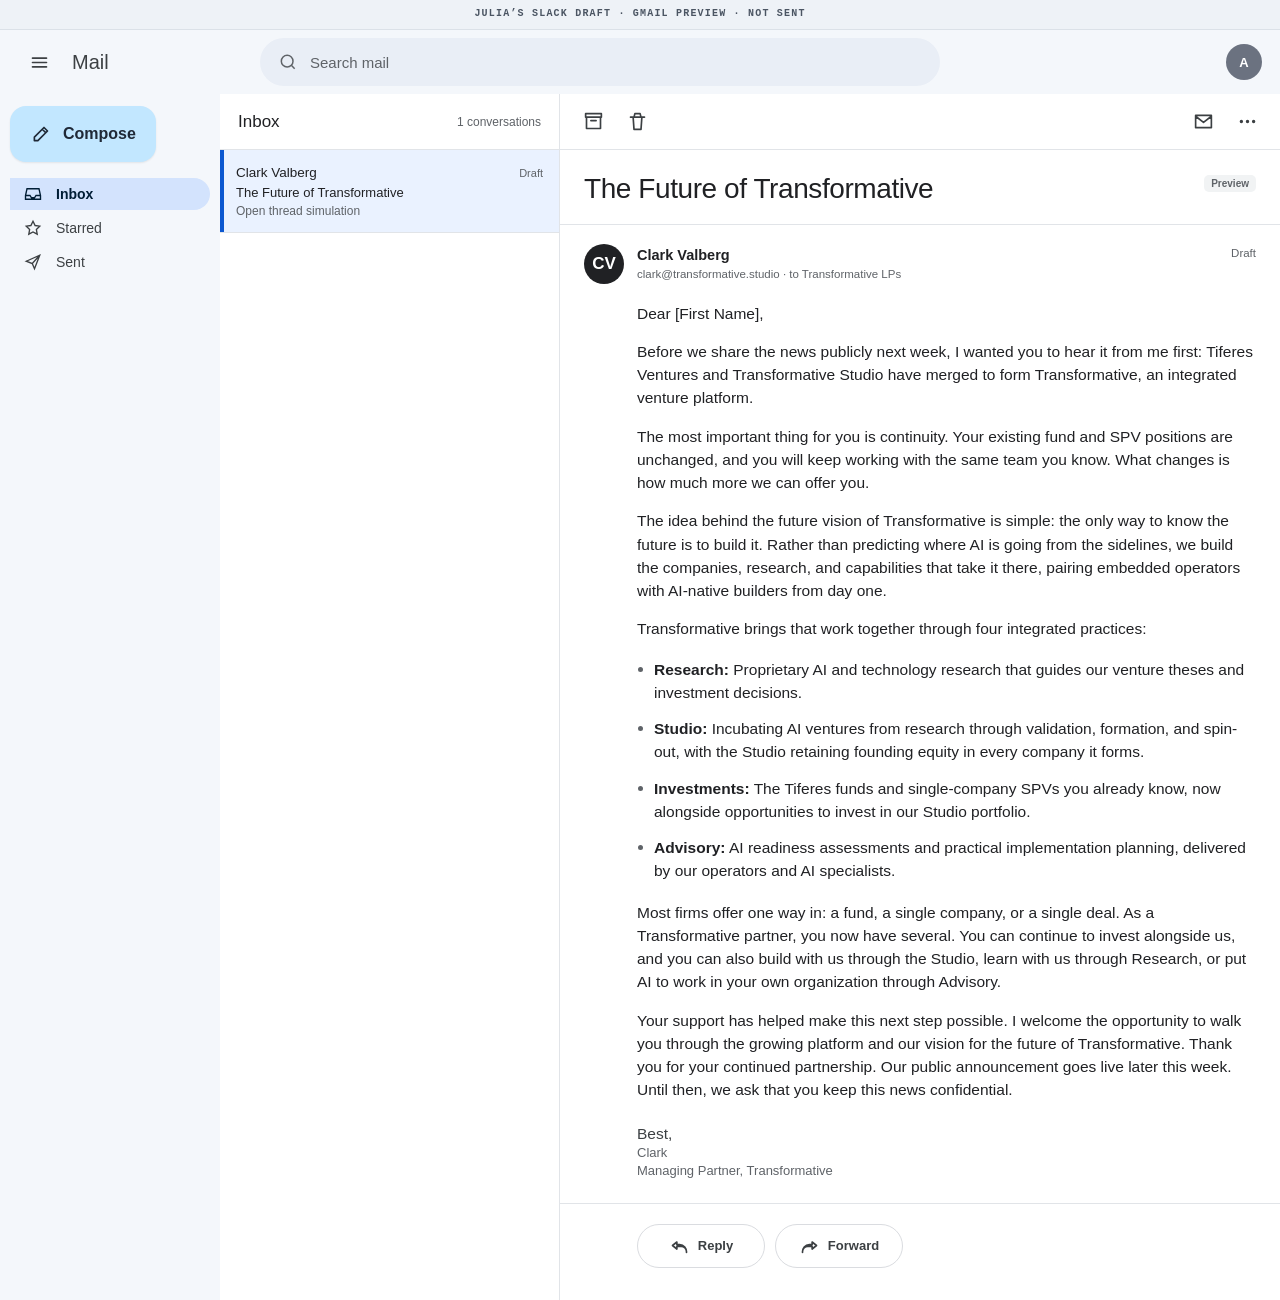
==== transformative-future-email-preview/index.html @ abc4b1b4 "Publish Transformative future email preview" ====
<!doctype html>
<html lang="en">
<head>
  <meta charset="utf-8">
  <meta name="viewport" content="width=device-width, initial-scale=1, viewport-fit=cover">
  <meta name="robots" content="noindex,nofollow,noarchive">
  <title>Julia’s Slack draft · Gmail preview · not sent · The Future of Transformative</title>
  <style>:root {
  color-scheme: light;
  --ink: #202124;
  --muted: #5f6368;
  --faint: #80868b;
  --rule: #e1e4e8;
  --canvas: #f4f7fb;
  --paper: #ffffff;
  --soft: #f7f8fa;
  --selected: #d3e3fd;
  --blue: #0b57d0;
  --blue-soft: #c2e7ff;
  --shadow: 0 24px 70px rgba(34, 48, 67, .14);
}

* { box-sizing: border-box; }

html, body {
  margin: 0;
  min-height: 100%;
  max-width: 100%;
  overflow-x: hidden;
}

body {
  background: var(--canvas);
  color: var(--ink);
  font-family: Arial, Helvetica, sans-serif;
  -webkit-font-smoothing: antialiased;
}

button, a { -webkit-tap-highlight-color: transparent; }
button { font: inherit; }

.project-label {
  min-height: 30px;
  padding: 8px 18px;
  display: flex;
  align-items: center;
  justify-content: center;
  color: #4b5563;
  background: #eef2f7;
  border-bottom: 1px solid #dbe1e8;
  font: 700 10px/1.25 ui-monospace, SFMono-Regular, Menlo, Consolas, monospace;
  letter-spacing: .12em;
  text-align: center;
  text-transform: uppercase;
}

.mail-app {
  min-height: calc(100vh - 30px);
  display: grid;
  grid-template-rows: 64px minmax(0, 1fr);
  background: var(--paper);
}

.app-topbar {
  position: sticky;
  top: 0;
  z-index: 20;
  display: grid;
  grid-template-columns: 220px minmax(280px, 680px) 1fr;
  gap: 22px;
  align-items: center;
  padding: 8px 18px;
  background: var(--canvas);
}

.brand-row { display: flex; align-items: center; gap: 12px; min-width: 0; }
.brand-row strong { font-size: 20px; font-weight: 500; color: #3c4043; }

.icon-button {
  width: 42px;
  height: 42px;
  border: 0;
  border-radius: 50%;
  display: grid;
  place-items: center;
  color: #3c4043;
  background: transparent;
  cursor: default;
}
.icon-button:focus-visible, .reply-action:focus-visible, .compose-button:focus-visible, .link-card:focus-visible {
  outline: 3px solid rgba(11, 87, 208, .35);
  outline-offset: 2px;
}
.icon-button svg, .reply-action svg, .compose-button svg {
  width: 21px;
  height: 21px;
  fill: none;
  stroke: currentColor;
  stroke-width: 1.9;
  stroke-linecap: round;
  stroke-linejoin: round;
}

.search-bar {
  height: 48px;
  display: flex;
  align-items: center;
  gap: 12px;
  padding: 0 18px;
  color: var(--muted);
  background: #e9eef6;
  border-radius: 24px;
  font-size: 15px;
}
.search-bar svg { width: 20px; height: 20px; fill: none; stroke: currentColor; stroke-width: 1.8; }
.account-dot { justify-self: end; width: 36px; height: 36px; border-radius: 50%; background: #6b7280; color: white; display: grid; place-items: center; font-size: 13px; font-weight: 700; }

.app-body { min-height: 0; display: grid; grid-template-columns: 220px 340px minmax(0, 1fr); }

.nav-pane { min-width: 0; padding: 12px 10px 24px; background: var(--canvas); }
.compose-button {
  min-width: 142px;
  min-height: 56px;
  padding: 0 20px;
  border: 0;
  border-radius: 16px;
  display: flex;
  align-items: center;
  gap: 12px;
  color: #1f2937;
  background: var(--blue-soft);
  font-weight: 700;
  box-shadow: 0 1px 2px rgba(0,0,0,.08);
}
.nav-list { margin-top: 16px; display: grid; gap: 2px; }
.nav-item { height: 32px; padding: 0 14px; border-radius: 0 16px 16px 0; display: flex; align-items: center; gap: 14px; color: #3c4043; font-size: 14px; }
.nav-item.active { background: var(--selected); color: #001d35; font-weight: 700; }
.nav-item svg { width: 18px; height: 18px; fill: none; stroke: currentColor; stroke-width: 1.8; }

.inbox-pane { min-width: 0; border-right: 1px solid var(--rule); background: var(--paper); }
.inbox-title { height: 56px; padding: 0 18px; display: flex; align-items: center; justify-content: space-between; border-bottom: 1px solid var(--rule); }
.inbox-title h2 { margin: 0; font-size: 17px; font-weight: 500; }
.inbox-count { color: var(--muted); font-size: 12px; }
.inbox-list { display: grid; }
.inbox-item { min-width: 0; padding: 15px 16px 14px; border-bottom: 1px solid var(--rule); background: var(--paper); }
.inbox-item.selected { background: #eaf2ff; box-shadow: inset 4px 0 0 var(--blue); }
.inbox-item.unread .inbox-sender, .inbox-item.unread .inbox-subject { font-weight: 700; }
.inbox-line { display: flex; gap: 10px; align-items: baseline; }
.inbox-sender, .inbox-subject, .inbox-preview { min-width: 0; overflow: hidden; text-overflow: ellipsis; white-space: nowrap; }
.inbox-sender { flex: 1; font-size: 13.5px; font-weight: 500; }
.inbox-time { color: var(--muted); font-size: 11px; white-space: nowrap; }
.inbox-subject { margin-top: 5px; font-size: 13px; }
.inbox-preview { margin-top: 4px; color: var(--muted); font-size: 12px; }

.thread-pane { min-width: 0; background: var(--paper); }
.thread-toolbar {
  position: sticky;
  top: 64px;
  z-index: 10;
  height: 56px;
  display: flex;
  align-items: center;
  justify-content: space-between;
  padding: 0 12px;
  background: rgba(255,255,255,.97);
  border-bottom: 1px solid var(--rule);
}
.toolbar-group { display: flex; align-items: center; gap: 2px; }
.mobile-back { display: none; }

.thread-content { width: min(100%, 820px); margin: 0 auto; }
.thread-head { padding: 22px 24px 18px; }
.subject-row { display: flex; gap: 10px; align-items: flex-start; }
.subject-row h1 { min-width: 0; margin: 0; flex: 1; color: #202124; font-size: clamp(22px, 2.2vw, 28px); line-height: 1.2; font-weight: 500; letter-spacing: -.015em; overflow-wrap: anywhere; }
.inbox-chip { margin-top: 3px; padding: 3px 7px; border-radius: 5px; background: #f1f3f4; color: #5f6368; font-size: 10px; font-weight: 700; white-space: nowrap; }

.message { border-top: 1px solid var(--rule); padding: 19px 24px 22px; }
.message-meta { display: grid; grid-template-columns: 42px minmax(0, 1fr) auto; gap: 11px; align-items: start; }
.avatar { width: 40px; height: 40px; border-radius: 50%; display: grid; place-items: center; color: white; font-weight: 700; font-size: 17px; }
.sender-line { min-width: 0; padding-top: 2px; }
.sender-name { font-size: 14.5px; line-height: 1.25; font-weight: 700; white-space: nowrap; overflow: hidden; text-overflow: ellipsis; }
.sender-detail { margin-top: 3px; color: var(--muted); font-size: 11.5px; line-height: 1.3; white-space: nowrap; overflow: hidden; text-overflow: ellipsis; }
.message-time { padding-top: 3px; color: var(--muted); font-size: 11.5px; white-space: nowrap; }

.message-body { margin: 18px 2px 0 53px; max-width: 680px; font-size: 15.5px; line-height: 1.5; }
.message-body p { margin: 0 0 15px; overflow-wrap: anywhere; }
.inline-link { color: var(--blue); text-decoration: underline; text-decoration-thickness: 1px; text-underline-offset: 2px; }
.inline-link:hover { text-decoration-thickness: 2px; }
.resource-links { margin: 0 0 15px; }
.resource-links__label { display: block; margin-bottom: 4px; color: inherit; font-size: inherit; font-weight: 400; letter-spacing: 0; text-transform: none; }
.resource-links ul { margin: 0; padding-left: 20px; }
.resource-links li { margin: 0 0 3px; line-height: inherit; }
.resource-links li span { margin-left: 6px; color: inherit; font-size: inherit; }
.link-card { display: block; margin: 17px 0; padding: 13px 14px; border: 1px solid #dadce0; border-radius: 10px; text-decoration: none; color: var(--ink); }
.link-card:hover { background: #f8fafd; border-color: #c9d4e5; }
.link-card strong { display: block; color: var(--blue); font-size: 14px; line-height: 1.3; }
.link-card span { display: block; margin-top: 4px; color: var(--muted); font-size: 12px; line-height: 1.35; }
.key-points { margin: 17px 0 18px; padding: 0; list-style: none; }
.key-points li { position: relative; margin: 0 0 13px; padding-left: 17px; }
.key-points li::before { content: ""; position: absolute; left: 1px; top: .58em; width: 5px; height: 5px; border-radius: 50%; background: #5f6368; }
.key-points strong { font-weight: 700; }
.key-points--numbered { padding-left: 24px; list-style: decimal; }
.key-points--numbered li { padding-left: 5px; }
.key-points--numbered li::before { content: none; }
.signature { margin-top: 21px; color: #3c4043; line-height: 1.4; }
.signature span { display: block; }
.signature span + span { color: var(--muted); font-size: 13px; }

.reply-row { display: flex; gap: 10px; padding: 20px 24px 32px 77px; border-top: 1px solid var(--rule); }
.reply-action { min-width: 128px; min-height: 44px; padding: 0 20px; border: 1px solid #dadce0; border-radius: 22px; background: white; color: #3c4043; font-size: 13px; font-weight: 700; display: flex; align-items: center; justify-content: center; gap: 8px; }

@media (max-width: 1180px) {
  .app-topbar { grid-template-columns: 72px minmax(280px, 620px) 1fr; }
  .brand-row strong { display: none; }
  .app-body { grid-template-columns: 72px 300px minmax(0, 1fr); }
  .nav-pane { padding-inline: 6px; }
  .compose-button { min-width: 56px; width: 56px; padding: 0; justify-content: center; }
  .compose-button span, .nav-item span { display: none; }
  .nav-item { width: 48px; padding: 0; justify-content: center; border-radius: 16px; margin-inline: auto; }
}

@media (max-width: 899px) {
  .app-topbar { grid-template-columns: 60px minmax(0, 1fr) 42px; gap: 10px; padding-inline: 10px; }
  .app-body { grid-template-columns: 64px minmax(0, 1fr); }
  .inbox-pane { display: none; }
  .thread-toolbar { top: 64px; }
  .thread-content { width: min(100%, 760px); }
}

@media (max-width: 639px) {
  body { background: var(--paper); }
  .project-label { min-height: 28px; padding: 7px 10px; font-size: 9px; }
  .mail-app { min-height: calc(100vh - 28px); display: block; }
  .app-topbar, .nav-pane { display: none; }
  .app-body { display: block; }
  .thread-toolbar { top: 0; height: 56px; }
  .mobile-back { display: grid; }
  .thread-head { padding: 18px 18px 16px; }
  .subject-row h1 { font-size: 23px; }
  .inbox-chip { display: none; }
  .message { padding: 18px 18px 20px; }
  .message-body { margin-left: 0; max-width: none; }
  .reply-row { padding: 18px 18px 26px; }
  .reply-action { flex: 1; min-width: 0; }
}

@media (min-width: 1440px) {
  .mail-app { width: min(1540px, calc(100vw - 48px)); min-height: calc(100vh - 66px); margin: 18px auto; border-radius: 18px; overflow: hidden; box-shadow: var(--shadow); }
  .app-topbar { position: static; }
  .thread-toolbar { top: 0; }
}

@media (prefers-reduced-motion: reduce) {
  * { scroll-behavior: auto !important; }
}
</style>
</head>
<body>
  <div class="project-label">Julia’s Slack draft · Gmail preview · not sent</div>
  <main class="mail-app" aria-label="Responsive email thread simulation">
    <header class="app-topbar">
      <div class="brand-row"><button class="icon-button" aria-label="Menu"><svg viewBox="0 0 24 24" aria-hidden="true"><path d="M4 7h16M4 12h16M4 17h16"/></svg></button><strong>Mail</strong></div>
      <div class="search-bar"><svg viewBox="0 0 24 24" aria-hidden="true"><circle cx="11" cy="11" r="7"/><path d="m16 16 4 4"/></svg><span>Search mail</span></div>
      <div class="account-dot" aria-label="Sample account">A</div>
    </header>
    <div class="app-body">
      <aside class="nav-pane" aria-label="Mailbox navigation">
        <button class="compose-button"><svg viewBox="0 0 24 24" aria-hidden="true"><path d="M5 19h4L20 8l-4-4L5 15v4zm9-13 4 4"/></svg><span>Compose</span></button>
        <nav class="nav-list">
          <div class="nav-item active"><svg viewBox="0 0 24 24" aria-hidden="true"><path d="M4 5h16l2 9v5H2v-5l2-9zm-2 9h6l2 3h4l2-3h6"/></svg><span>Inbox</span></div>
          <div class="nav-item"><svg viewBox="0 0 24 24" aria-hidden="true"><path d="m12 3 2.8 5.7 6.2.9-4.5 4.4 1.1 6.2-5.6-3-5.6 3 1.1-6.2L3 9.6l6.2-.9L12 3z"/></svg><span>Starred</span></div>
          <div class="nav-item"><svg viewBox="0 0 24 24" aria-hidden="true"><path d="m3 11 18-8-7 18-3-7-8-3zm8 3L21 3"/></svg><span>Sent</span></div>
        </nav>
      </aside>
      <aside class="inbox-pane" aria-label="Inbox messages">
        <div class="inbox-title"><h2>Inbox</h2><span class="inbox-count">1 conversations</span></div>
        <div class="inbox-list">
      <div class="inbox-item selected">
        <div class="inbox-line"><div class="inbox-sender">Clark Valberg</div><time class="inbox-time">Draft</time></div>
        <div class="inbox-subject">The Future of Transformative</div>
        <div class="inbox-preview">Open thread simulation</div>
      </div></div>
      </aside>
      <section class="thread-pane" aria-label="Selected email thread">
        <nav class="thread-toolbar" aria-label="Email actions">
          <div class="toolbar-group"><button class="icon-button mobile-back" aria-label="Back"><svg viewBox="0 0 24 24" aria-hidden="true"><path d="M19 12H5m6-6-6 6 6 6"/></svg></button><button class="icon-button" aria-label="Archive"><svg viewBox="0 0 24 24" aria-hidden="true"><path d="M4 7h16v13H4zM3 3h18v4H3zm6 8h6"/></svg></button><button class="icon-button" aria-label="Delete"><svg viewBox="0 0 24 24" aria-hidden="true"><path d="M4 7h16M9 3h6l1 4H8l1-4zm-2 4 1 14h8l1-14"/></svg></button></div>
          <div class="toolbar-group"><button class="icon-button" aria-label="Mark unread"><svg viewBox="0 0 24 24" aria-hidden="true"><path d="M3 5h18v14H3zM3 6l9 7 9-7"/></svg></button><button class="icon-button" aria-label="More"><svg viewBox="0 0 24 24" aria-hidden="true"><circle cx="5" cy="12" r="1"/><circle cx="12" cy="12" r="1"/><circle cx="19" cy="12" r="1"/></svg></button></div>
        </nav>
        <div class="thread-content">
          <header class="thread-head">
            <div class="subject-row"><h1>The Future of Transformative</h1><span class="inbox-chip">Preview</span></div>
          </header>
          
      <article class="message">
        <header class="message-meta">
          <div class="avatar" style="background:#202124">CV</div>
          <div class="sender-line">
            <div class="sender-name">Clark Valberg</div>
            <div class="sender-detail">clark@transformative.studio · to Transformative LPs</div>
          </div>
          <time class="message-time">Draft</time>
        </header>
        <div class="message-body"><p>Dear [First Name],</p><p>Before we share the news publicly next week, I wanted you to hear it from me first: Tiferes Ventures and Transformative Studio have merged to form Transformative, an integrated venture platform.</p><p>The most important thing for you is continuity. Your existing fund and SPV positions are unchanged, and you will keep working with the same team you know. What changes is how much more we can offer you.</p><p>The idea behind the future vision of Transformative is simple: the only way to know the future is to build it. Rather than predicting where AI is going from the sidelines, we build the companies, research, and capabilities that take it there, pairing embedded operators with AI-native builders from day one.</p><p>Transformative brings that work together through four integrated practices:</p><ul class="key-points"><li><strong>Research:</strong> Proprietary AI and technology research that guides our venture theses and investment decisions.</li><li><strong>Studio:</strong> Incubating AI ventures from research through validation, formation, and spin-out, with the Studio retaining founding equity in every company it forms.</li><li><strong>Investments:</strong> The Tiferes funds and single-company SPVs you already know, now alongside opportunities to invest in our Studio portfolio.</li><li><strong>Advisory:</strong> AI readiness assessments and practical implementation planning, delivered by our operators and AI specialists.</li></ul><p>Most firms offer one way in: a fund, a single company, or a single deal. As a Transformative partner, you now have several. You can continue to invest alongside us, and you can also build with us through the Studio, learn with us through Research, or put AI to work in your own organization through Advisory.</p><p>Your support has helped make this next step possible. I welcome the opportunity to walk you through the growing platform and our vision for the future of Transformative. Thank you for your continued partnership. Our public announcement goes live later this week. Until then, we ask that you keep this news confidential.</p><div class="signature"><span>Best,</span><span>Clark</span><span>Managing Partner, Transformative</span></div></div>
      </article>
          <div class="reply-row"><button class="reply-action"><svg viewBox="0 0 24 24" aria-hidden="true"><path d="M9 8 4 12l5 4v-3h5a6 6 0 0 1 6 6v1a8 8 0 0 0-8-9H9V8z"/></svg> Reply</button><button class="reply-action"><svg viewBox="0 0 24 24" aria-hidden="true"><path d="m15 8 5 4-5 4v-3h-5a6 6 0 0 0-6 6v1a8 8 0 0 1 8-9h3V8z"/></svg> Forward</button></div>
        </div>
      </section>
    </div>
  </main>
</body>
</html>
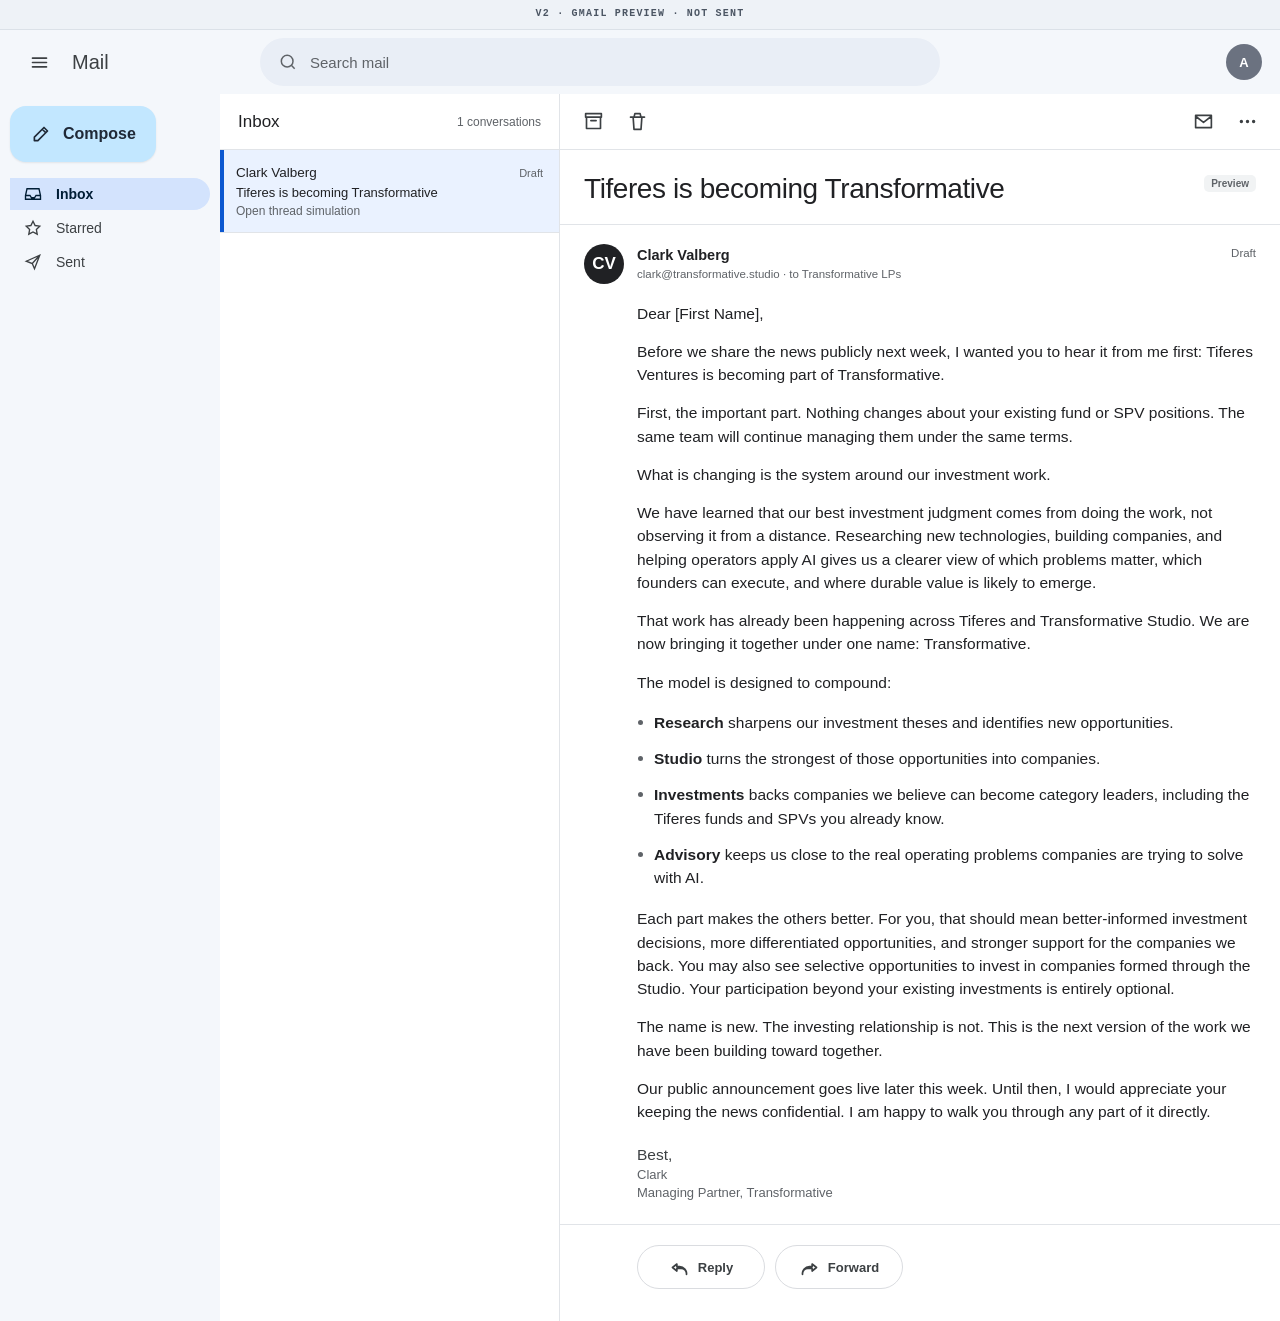
==== commit cc44d27b: "Revise Transformative LP announcement framing" ====
--- a/transformative-future-email-preview/index.html
+++ b/transformative-future-email-preview/index.html
@@ -4,7 +4,7 @@
   <meta charset="utf-8">
   <meta name="viewport" content="width=device-width, initial-scale=1, viewport-fit=cover">
   <meta name="robots" content="noindex,nofollow,noarchive">
-  <title>Julia’s Slack draft · Gmail preview · not sent · The Future of Transformative</title>
+  <title>V2 · Gmail preview · not sent · Tiferes is becoming Transformative</title>
   <style>:root {
   color-scheme: light;
   --ink: #202124;
@@ -256,7 +256,7 @@
 </style>
 </head>
 <body>
-  <div class="project-label">Julia’s Slack draft · Gmail preview · not sent</div>
+  <div class="project-label">V2 · Gmail preview · not sent</div>
   <main class="mail-app" aria-label="Responsive email thread simulation">
     <header class="app-topbar">
       <div class="brand-row"><button class="icon-button" aria-label="Menu"><svg viewBox="0 0 24 24" aria-hidden="true"><path d="M4 7h16M4 12h16M4 17h16"/></svg></button><strong>Mail</strong></div>
@@ -277,7 +277,7 @@
         <div class="inbox-list">
       <div class="inbox-item selected">
         <div class="inbox-line"><div class="inbox-sender">Clark Valberg</div><time class="inbox-time">Draft</time></div>
-        <div class="inbox-subject">The Future of Transformative</div>
+        <div class="inbox-subject">Tiferes is becoming Transformative</div>
         <div class="inbox-preview">Open thread simulation</div>
       </div></div>
       </aside>
@@ -288,7 +288,7 @@
         </nav>
         <div class="thread-content">
           <header class="thread-head">
-            <div class="subject-row"><h1>The Future of Transformative</h1><span class="inbox-chip">Preview</span></div>
+            <div class="subject-row"><h1>Tiferes is becoming Transformative</h1><span class="inbox-chip">Preview</span></div>
           </header>
           
       <article class="message">
@@ -300,7 +300,7 @@
           </div>
           <time class="message-time">Draft</time>
         </header>
-        <div class="message-body"><p>Dear [First Name],</p><p>Before we share the news publicly next week, I wanted you to hear it from me first: Tiferes Ventures and Transformative Studio have merged to form Transformative, an integrated venture platform.</p><p>The most important thing for you is continuity. Your existing fund and SPV positions are unchanged, and you will keep working with the same team you know. What changes is how much more we can offer you.</p><p>The idea behind the future vision of Transformative is simple: the only way to know the future is to build it. Rather than predicting where AI is going from the sidelines, we build the companies, research, and capabilities that take it there, pairing embedded operators with AI-native builders from day one.</p><p>Transformative brings that work together through four integrated practices:</p><ul class="key-points"><li><strong>Research:</strong> Proprietary AI and technology research that guides our venture theses and investment decisions.</li><li><strong>Studio:</strong> Incubating AI ventures from research through validation, formation, and spin-out, with the Studio retaining founding equity in every company it forms.</li><li><strong>Investments:</strong> The Tiferes funds and single-company SPVs you already know, now alongside opportunities to invest in our Studio portfolio.</li><li><strong>Advisory:</strong> AI readiness assessments and practical implementation planning, delivered by our operators and AI specialists.</li></ul><p>Most firms offer one way in: a fund, a single company, or a single deal. As a Transformative partner, you now have several. You can continue to invest alongside us, and you can also build with us through the Studio, learn with us through Research, or put AI to work in your own organization through Advisory.</p><p>Your support has helped make this next step possible. I welcome the opportunity to walk you through the growing platform and our vision for the future of Transformative. Thank you for your continued partnership. Our public announcement goes live later this week. Until then, we ask that you keep this news confidential.</p><div class="signature"><span>Best,</span><span>Clark</span><span>Managing Partner, Transformative</span></div></div>
+        <div class="message-body"><p>Dear [First Name],</p><p>Before we share the news publicly next week, I wanted you to hear it from me first: Tiferes Ventures is becoming part of Transformative.</p><p>First, the important part. Nothing changes about your existing fund or SPV positions. The same team will continue managing them under the same terms.</p><p>What is changing is the system around our investment work.</p><p>We have learned that our best investment judgment comes from doing the work, not observing it from a distance. Researching new technologies, building companies, and helping operators apply AI gives us a clearer view of which problems matter, which founders can execute, and where durable value is likely to emerge.</p><p>That work has already been happening across Tiferes and Transformative Studio. We are now bringing it together under one name: Transformative.</p><p>The model is designed to compound:</p><ul class="key-points"><li><strong>Research</strong> sharpens our investment theses and identifies new opportunities.</li><li><strong>Studio</strong> turns the strongest of those opportunities into companies.</li><li><strong>Investments</strong> backs companies we believe can become category leaders, including the Tiferes funds and SPVs you already know.</li><li><strong>Advisory</strong> keeps us close to the real operating problems companies are trying to solve with AI.</li></ul><p>Each part makes the others better. For you, that should mean better-informed investment decisions, more differentiated opportunities, and stronger support for the companies we back. You may also see selective opportunities to invest in companies formed through the Studio. Your participation beyond your existing investments is entirely optional.</p><p>The name is new. The investing relationship is not. This is the next version of the work we have been building toward together.</p><p>Our public announcement goes live later this week. Until then, I would appreciate your keeping the news confidential. I am happy to walk you through any part of it directly.</p><div class="signature"><span>Best,</span><span>Clark</span><span>Managing Partner, Transformative</span></div></div>
       </article>
           <div class="reply-row"><button class="reply-action"><svg viewBox="0 0 24 24" aria-hidden="true"><path d="M9 8 4 12l5 4v-3h5a6 6 0 0 1 6 6v1a8 8 0 0 0-8-9H9V8z"/></svg> Reply</button><button class="reply-action"><svg viewBox="0 0 24 24" aria-hidden="true"><path d="m15 8 5 4-5 4v-3h-5a6 6 0 0 0-6 6v1a8 8 0 0 1 8-9h3V8z"/></svg> Forward</button></div>
         </div>
@@ -308,4 +308,4 @@
     </div>
   </main>
 </body>
-</html>+</html>
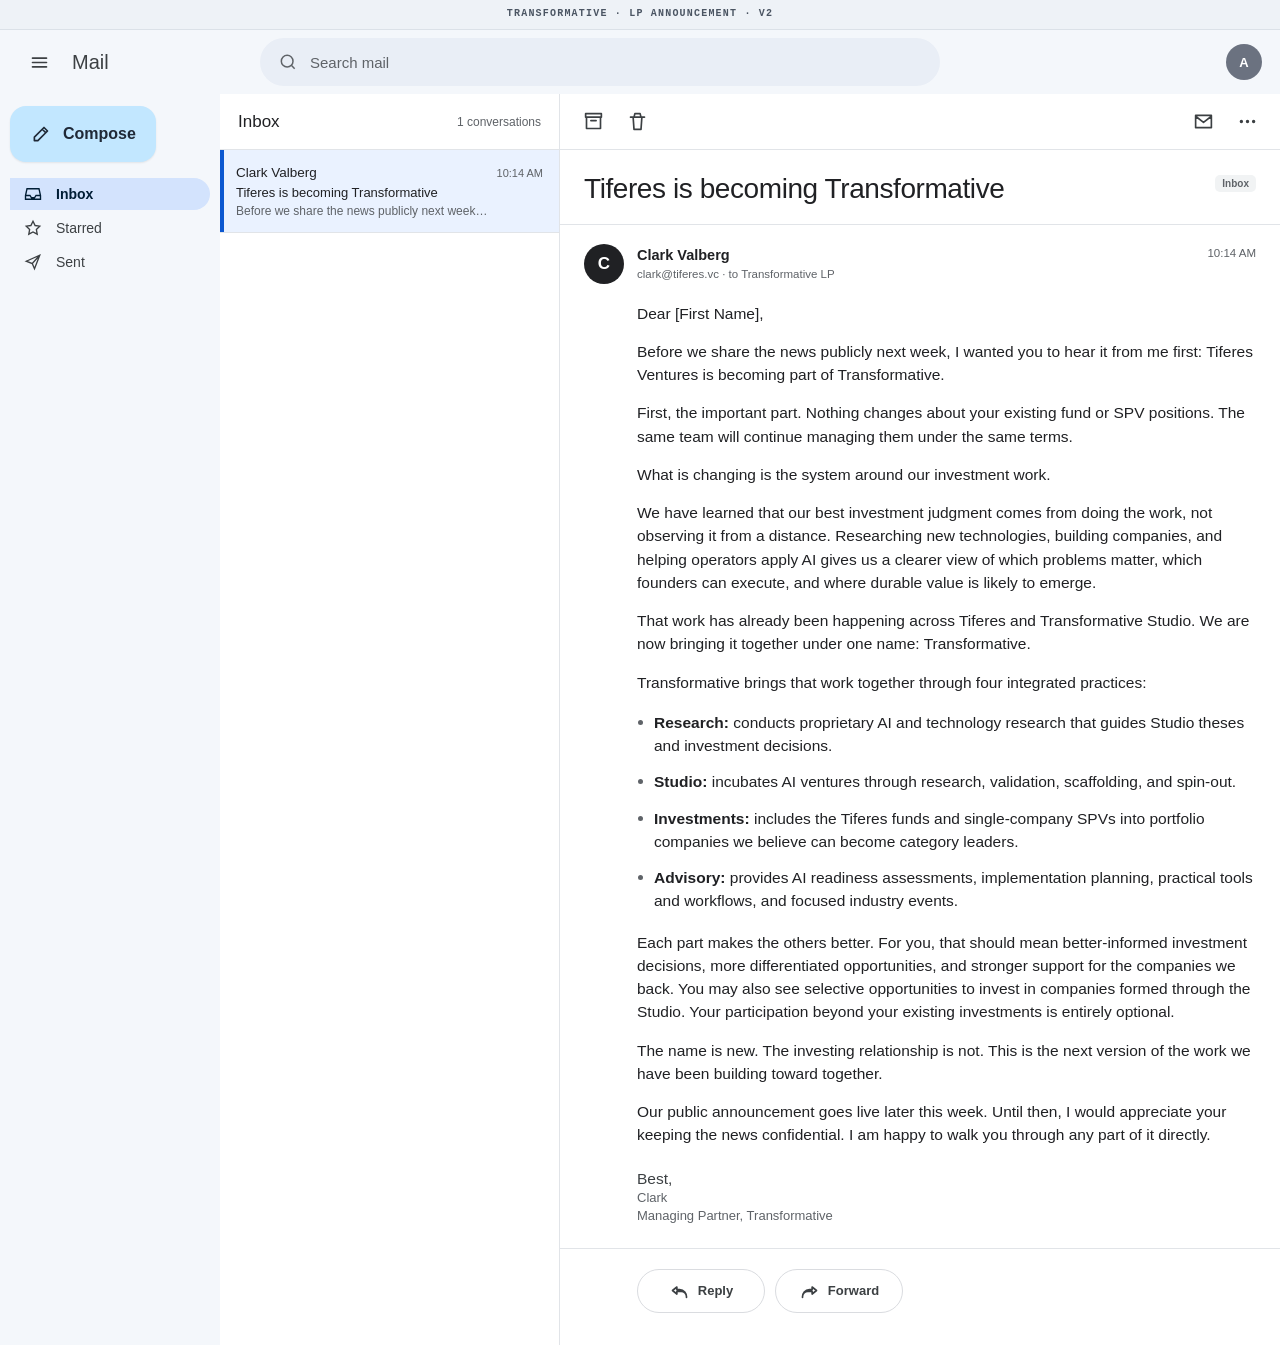
==== commit 21601936: "update Transformative email v2 pillar framing" ====
--- a/transformative-future-email-preview/index.html
+++ b/transformative-future-email-preview/index.html
@@ -4,7 +4,7 @@
   <meta charset="utf-8">
   <meta name="viewport" content="width=device-width, initial-scale=1, viewport-fit=cover">
   <meta name="robots" content="noindex,nofollow,noarchive">
-  <title>V2 · Gmail preview · not sent · Tiferes is becoming Transformative</title>
+  <title>Transformative · LP announcement · v2 · Tiferes is becoming Transformative</title>
   <style>:root {
   color-scheme: light;
   --ink: #202124;
@@ -256,7 +256,7 @@
 </style>
 </head>
 <body>
-  <div class="project-label">V2 · Gmail preview · not sent</div>
+  <div class="project-label">Transformative · LP announcement · v2</div>
   <main class="mail-app" aria-label="Responsive email thread simulation">
     <header class="app-topbar">
       <div class="brand-row"><button class="icon-button" aria-label="Menu"><svg viewBox="0 0 24 24" aria-hidden="true"><path d="M4 7h16M4 12h16M4 17h16"/></svg></button><strong>Mail</strong></div>
@@ -276,9 +276,9 @@
         <div class="inbox-title"><h2>Inbox</h2><span class="inbox-count">1 conversations</span></div>
         <div class="inbox-list">
       <div class="inbox-item selected">
-        <div class="inbox-line"><div class="inbox-sender">Clark Valberg</div><time class="inbox-time">Draft</time></div>
+        <div class="inbox-line"><div class="inbox-sender">Clark Valberg</div><time class="inbox-time">10:14 AM</time></div>
         <div class="inbox-subject">Tiferes is becoming Transformative</div>
-        <div class="inbox-preview">Open thread simulation</div>
+        <div class="inbox-preview">Before we share the news publicly next week…</div>
       </div></div>
       </aside>
       <section class="thread-pane" aria-label="Selected email thread">
@@ -288,19 +288,19 @@
         </nav>
         <div class="thread-content">
           <header class="thread-head">
-            <div class="subject-row"><h1>Tiferes is becoming Transformative</h1><span class="inbox-chip">Preview</span></div>
+            <div class="subject-row"><h1>Tiferes is becoming Transformative</h1><span class="inbox-chip">Inbox</span></div>
           </header>
           
       <article class="message">
         <header class="message-meta">
-          <div class="avatar" style="background:#202124">CV</div>
+          <div class="avatar" style="background:#202124">C</div>
           <div class="sender-line">
             <div class="sender-name">Clark Valberg</div>
-            <div class="sender-detail">clark@transformative.studio · to Transformative LPs</div>
+            <div class="sender-detail">clark@tiferes.vc · to Transformative LP</div>
           </div>
-          <time class="message-time">Draft</time>
+          <time class="message-time">10:14 AM</time>
         </header>
-        <div class="message-body"><p>Dear [First Name],</p><p>Before we share the news publicly next week, I wanted you to hear it from me first: Tiferes Ventures is becoming part of Transformative.</p><p>First, the important part. Nothing changes about your existing fund or SPV positions. The same team will continue managing them under the same terms.</p><p>What is changing is the system around our investment work.</p><p>We have learned that our best investment judgment comes from doing the work, not observing it from a distance. Researching new technologies, building companies, and helping operators apply AI gives us a clearer view of which problems matter, which founders can execute, and where durable value is likely to emerge.</p><p>That work has already been happening across Tiferes and Transformative Studio. We are now bringing it together under one name: Transformative.</p><p>The model is designed to compound:</p><ul class="key-points"><li><strong>Research</strong> sharpens our investment theses and identifies new opportunities.</li><li><strong>Studio</strong> turns the strongest of those opportunities into companies.</li><li><strong>Investments</strong> backs companies we believe can become category leaders, including the Tiferes funds and SPVs you already know.</li><li><strong>Advisory</strong> keeps us close to the real operating problems companies are trying to solve with AI.</li></ul><p>Each part makes the others better. For you, that should mean better-informed investment decisions, more differentiated opportunities, and stronger support for the companies we back. You may also see selective opportunities to invest in companies formed through the Studio. Your participation beyond your existing investments is entirely optional.</p><p>The name is new. The investing relationship is not. This is the next version of the work we have been building toward together.</p><p>Our public announcement goes live later this week. Until then, I would appreciate your keeping the news confidential. I am happy to walk you through any part of it directly.</p><div class="signature"><span>Best,</span><span>Clark</span><span>Managing Partner, Transformative</span></div></div>
+        <div class="message-body"><p>Dear [First Name],</p><p>Before we share the news publicly next week, I wanted you to hear it from me first: Tiferes Ventures is becoming part of Transformative.</p><p>First, the important part. Nothing changes about your existing fund or SPV positions. The same team will continue managing them under the same terms.</p><p>What is changing is the system around our investment work.</p><p>We have learned that our best investment judgment comes from doing the work, not observing it from a distance. Researching new technologies, building companies, and helping operators apply AI gives us a clearer view of which problems matter, which founders can execute, and where durable value is likely to emerge.</p><p>That work has already been happening across Tiferes and Transformative Studio. We are now bringing it together under one name: Transformative.</p><p>Transformative brings that work together through four integrated practices:</p><ul class="key-points"><li><strong>Research:</strong> conducts proprietary AI and technology research that guides Studio theses and investment decisions.</li><li><strong>Studio:</strong> incubates AI ventures through research, validation, scaffolding, and spin-out.</li><li><strong>Investments:</strong> includes the Tiferes funds and single-company SPVs into portfolio companies we believe can become category leaders.</li><li><strong>Advisory:</strong> provides AI readiness assessments, implementation planning, practical tools and workflows, and focused industry events.</li></ul><p>Each part makes the others better. For you, that should mean better-informed investment decisions, more differentiated opportunities, and stronger support for the companies we back. You may also see selective opportunities to invest in companies formed through the Studio. Your participation beyond your existing investments is entirely optional.</p><p>The name is new. The investing relationship is not. This is the next version of the work we have been building toward together.</p><p>Our public announcement goes live later this week. Until then, I would appreciate your keeping the news confidential. I am happy to walk you through any part of it directly.</p><div class="signature"><span>Best,</span><span>Clark</span><span>Managing Partner, Transformative</span></div></div>
       </article>
           <div class="reply-row"><button class="reply-action"><svg viewBox="0 0 24 24" aria-hidden="true"><path d="M9 8 4 12l5 4v-3h5a6 6 0 0 1 6 6v1a8 8 0 0 0-8-9H9V8z"/></svg> Reply</button><button class="reply-action"><svg viewBox="0 0 24 24" aria-hidden="true"><path d="m15 8 5 4-5 4v-3h-5a6 6 0 0 0-6 6v1a8 8 0 0 1 8-9h3V8z"/></svg> Forward</button></div>
         </div>
@@ -308,4 +308,4 @@
     </div>
   </main>
 </body>
-</html>
+</html>
